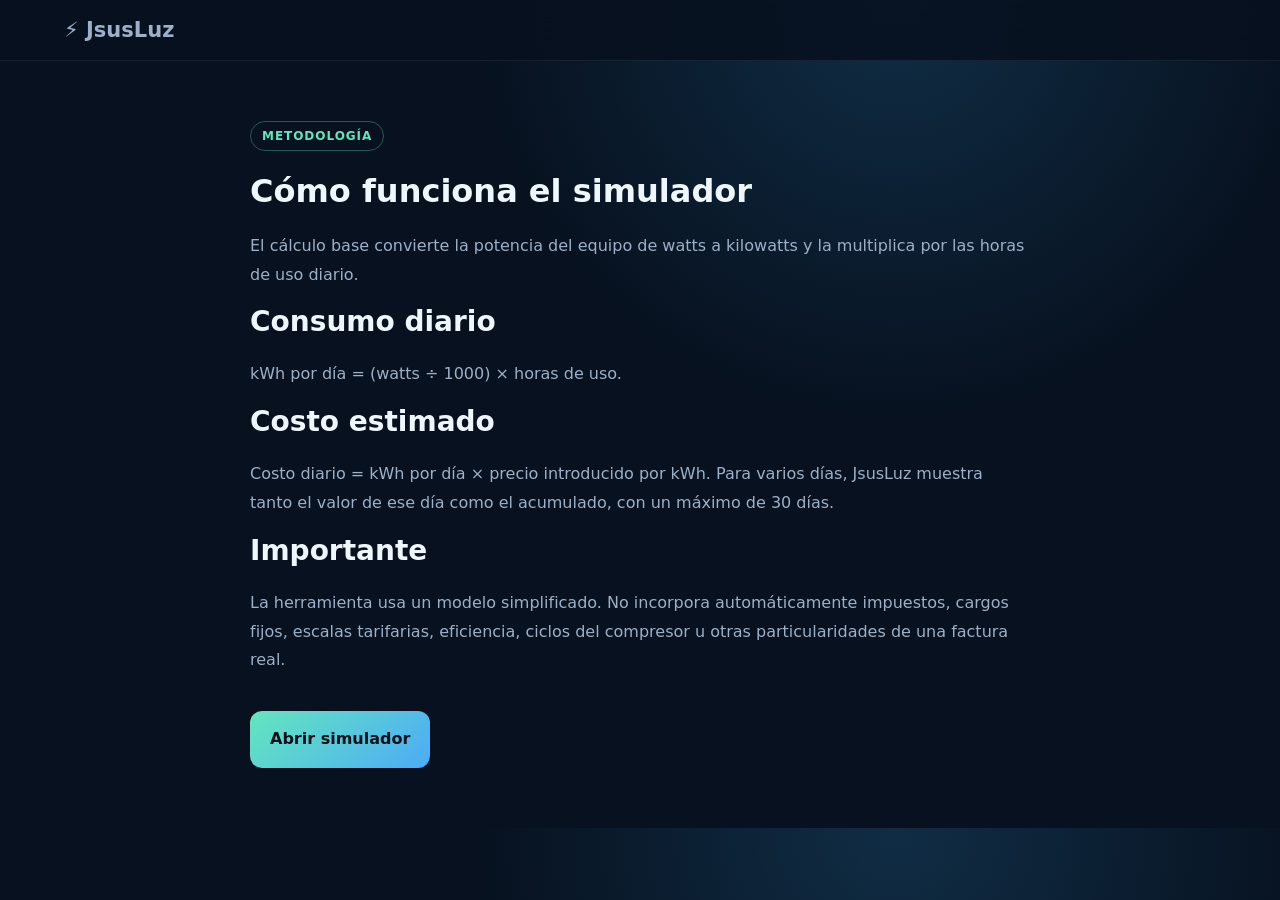
==== como-funciona.html @ cea957f9 "Add simulator methodology page" ====
<!doctype html><html lang="es"><head><meta charset="utf-8"><meta name="viewport" content="width=device-width,initial-scale=1"><title>Cómo funciona | JsusLuz</title><link rel="stylesheet" href="assets/css/styles.css"></head><body><header class="top"><a class="brand" href="index.html">⚡ JsusLuz</a></header><main class="legal"><span class="pill">Metodología</span><h1>Cómo funciona el simulador</h1><p>El cálculo base convierte la potencia del equipo de watts a kilowatts y la multiplica por las horas de uso diario.</p><h2>Consumo diario</h2><p>kWh por día = (watts ÷ 1000) × horas de uso.</p><h2>Costo estimado</h2><p>Costo diario = kWh por día × precio introducido por kWh. Para varios días, JsusLuz muestra tanto el valor de ese día como el acumulado, con un máximo de 30 días.</p><h2>Importante</h2><p>La herramienta usa un modelo simplificado. No incorpora automáticamente impuestos, cargos fijos, escalas tarifarias, eficiencia, ciclos del compresor u otras particularidades de una factura real.</p><p><a class="cta" href="index.html#simulador">Abrir simulador</a></p></main></body></html>
---- assets/css/styles.css ----
:root{--bg:#07111f;--card:#0d1b2d;--line:#20354d;--text:#eef6ff;--muted:#9db0c7;--accent:#63e6be;--accent2:#4dabf7}*{box-sizing:border-box}html{scroll-behavior:smooth}body{margin:0;background:radial-gradient(circle at 70% 0,#102d45 0,#07111f 35%);color:var(--text);font-family:Inter,ui-sans-serif,system-ui,-apple-system,Segoe UI,sans-serif}.top{position:sticky;top:0;z-index:10;display:flex;justify-content:space-between;align-items:center;padding:18px max(5vw,24px);background:#07111fdd;backdrop-filter:blur(16px);border-bottom:1px solid #ffffff12}.brand{font-weight:900;font-size:21px;color:white;text-decoration:none}.top nav{display:flex;gap:24px}.top a,footer a{color:var(--muted);text-decoration:none}.top nav a:hover,footer a:hover{color:white}main{width:min(1120px,90%);margin:auto}.hero{padding:100px 0 65px;max-width:800px}.hero h1{font-size:clamp(42px,7vw,78px);letter-spacing:-.055em;line-height:.98;margin:18px 0}.hero p{font-size:19px;color:var(--muted);line-height:1.7;max-width:680px}.pill,.eyebrow{display:inline-flex;padding:7px 11px;border:1px solid #63e6be55;border-radius:999px;color:var(--accent);font-size:12px;font-weight:800;text-transform:uppercase;letter-spacing:.08em}.cta,button{display:inline-block;margin-top:20px;padding:14px 20px;border:0;border-radius:12px;background:linear-gradient(135deg,var(--accent),var(--accent2));color:#03111b;font-weight:900;text-decoration:none;cursor:pointer;transition:.2s}.cta:hover,button:hover{transform:translateY(-2px);box-shadow:0 12px 30px #4dabf733}.panel,.info{margin:28px 0;padding:28px;border:1px solid var(--line);border-radius:22px;background:#0d1b2dd9;box-shadow:0 20px 70px #0003}.panel{transition:.25s}.panel:hover{border-color:#3e6688;transform:translateY(-2px)}h2{font-size:28px;margin:5px 0 22px}.grid{display:grid;grid-template-columns:repeat(5,1fr);gap:14px}label{font-size:12px;color:var(--muted);font-weight:700}input{width:100%;margin-top:8px;padding:13px;background:#071321;border:1px solid var(--line);border-radius:10px;color:white;font-size:15px;outline:0}input:focus{border-color:var(--accent2)}.summary{display:grid;grid-template-columns:repeat(3,1fr);gap:12px;margin-top:24px}.metric,.day-card{padding:18px;border:1px solid var(--line);border-radius:15px;background:#081523}.metric b{display:block;font-size:25px;margin-top:6px}.metric span,.day-card span{color:var(--muted);font-size:12px}.section-head{display:flex;justify-content:space-between;align-items:center}.daily{display:grid;grid-template-columns:repeat(3,1fr);gap:12px}.day-card{transition:.2s}.day-card:hover{transform:translateY(-4px);border-color:#63e6be77;box-shadow:0 12px 30px #0004}.day-card h3{margin:0 0 12px}.day-stats{display:flex;justify-content:space-between;gap:8px}.day-stats b{display:block;margin-top:5px}.ad{margin:25px 0;min-height:100px;border:1px dashed #39516a;border-radius:16px;display:grid;place-items:center;color:#6f849b;font-size:12px;text-transform:uppercase;letter-spacing:.14em}.info p{color:var(--muted);line-height:1.7}.tooltip{position:fixed;z-index:99;max-width:260px;padding:10px 12px;border-radius:9px;background:#edf7ff;color:#102033;font-size:12px;line-height:1.4;pointer-events:none;opacity:0;transform:translate(14px,14px);transition:opacity .12s;box-shadow:0 8px 28px #0007}footer{width:min(1120px,90%);margin:70px auto 0;padding:28px 0 40px;border-top:1px solid var(--line);display:flex;justify-content:space-between;color:var(--muted);font-size:13px}footer div:last-child{display:flex;gap:18px}.legal{max-width:780px;margin:60px auto}.legal p,.legal li{color:var(--muted);line-height:1.8}@media(max-width:850px){.grid{grid-template-columns:1fr 1fr}.daily{grid-template-columns:1fr 1fr}.top nav{display:none}}@media(max-width:560px){.hero{padding-top:65px}.grid,.summary,.daily{grid-template-columns:1fr}.panel{padding:20px}.section-head{align-items:flex-start;gap:15px}footer{flex-direction:column;gap:18px}}
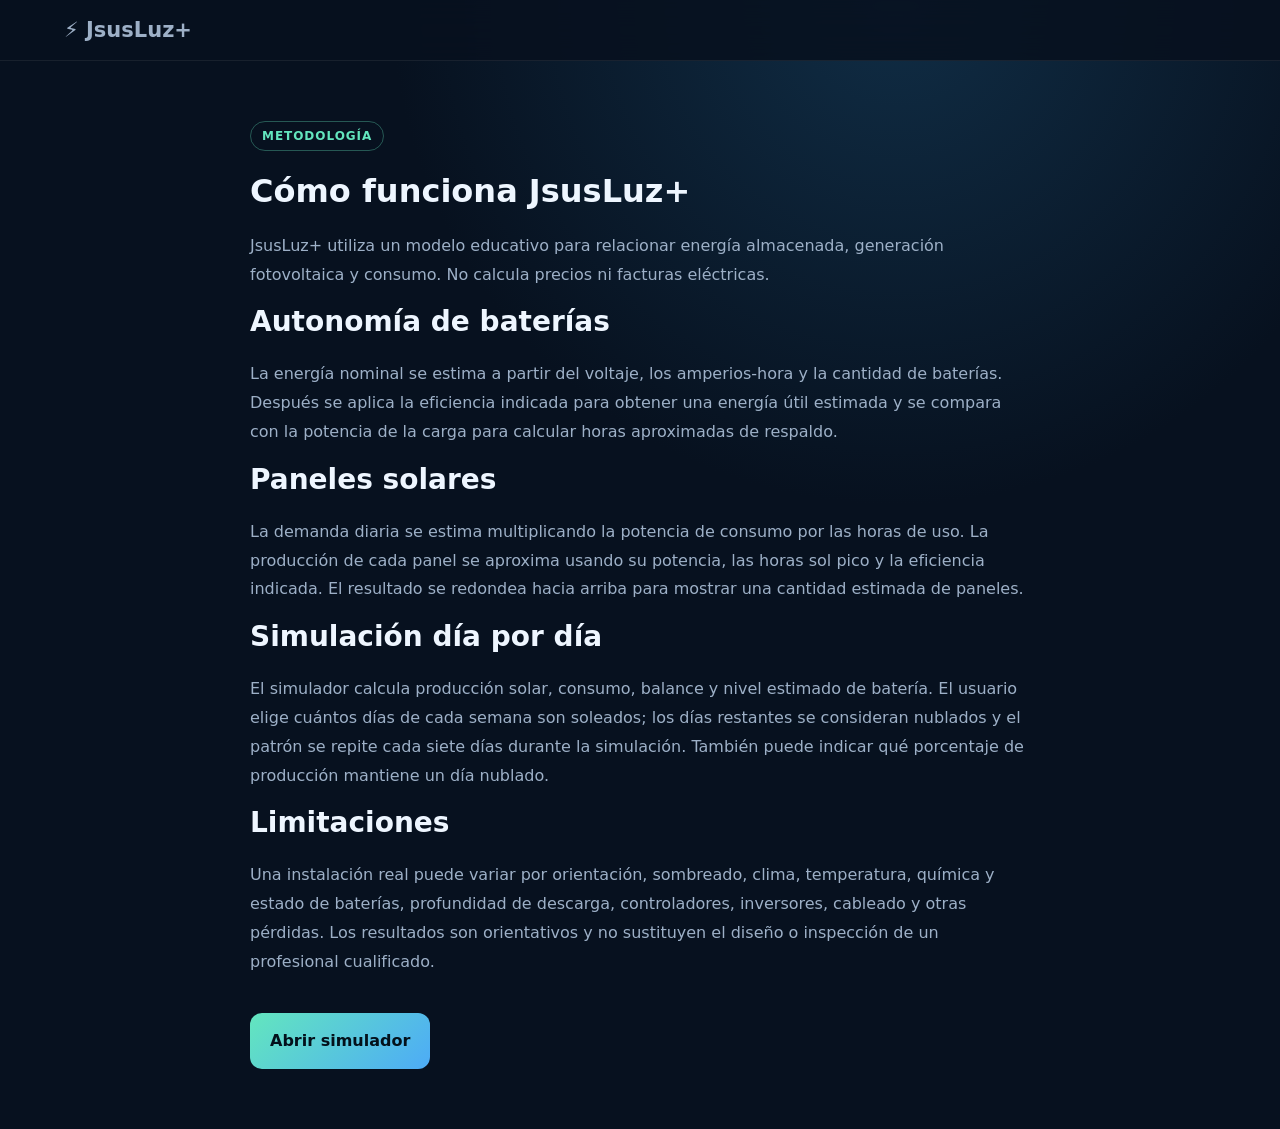
==== commit ef197464: "Rewrite methodology page for photovoltaic simulator" ====
--- a/como-funciona.html
+++ b/como-funciona.html
@@ -1 +1 @@
-<!doctype html><html lang="es"><head><meta charset="utf-8"><meta name="viewport" content="width=device-width,initial-scale=1"><title>Cómo funciona | JsusLuz</title><link rel="stylesheet" href="assets/css/styles.css"></head><body><header class="top"><a class="brand" href="index.html">⚡ JsusLuz</a></header><main class="legal"><span class="pill">Metodología</span><h1>Cómo funciona el simulador</h1><p>El cálculo base convierte la potencia del equipo de watts a kilowatts y la multiplica por las horas de uso diario.</p><h2>Consumo diario</h2><p>kWh por día = (watts ÷ 1000) × horas de uso.</p><h2>Costo estimado</h2><p>Costo diario = kWh por día × precio introducido por kWh. Para varios días, JsusLuz muestra tanto el valor de ese día como el acumulado, con un máximo de 30 días.</p><h2>Importante</h2><p>La herramienta usa un modelo simplificado. No incorpora automáticamente impuestos, cargos fijos, escalas tarifarias, eficiencia, ciclos del compresor u otras particularidades de una factura real.</p><p><a class="cta" href="index.html#simulador">Abrir simulador</a></p></main></body></html>+<!doctype html><html lang="es"><head><meta charset="utf-8"><meta name="viewport" content="width=device-width,initial-scale=1"><meta name="description" content="Conoce cómo JsusLuz+ estima autonomía de baterías, producción de paneles, consumo y balance de un sistema fotovoltaico."><title>Cómo funciona el simulador solar | JsusLuz+</title><link rel="stylesheet" href="assets/css/styles.css"></head><body><header class="top"><a class="brand" href="index.html">⚡ JsusLuz+</a></header><main class="legal"><span class="pill">Metodología</span><h1>Cómo funciona JsusLuz+</h1><p>JsusLuz+ utiliza un modelo educativo para relacionar energía almacenada, generación fotovoltaica y consumo. No calcula precios ni facturas eléctricas.</p><h2>Autonomía de baterías</h2><p>La energía nominal se estima a partir del voltaje, los amperios-hora y la cantidad de baterías. Después se aplica la eficiencia indicada para obtener una energía útil estimada y se compara con la potencia de la carga para calcular horas aproximadas de respaldo.</p><h2>Paneles solares</h2><p>La demanda diaria se estima multiplicando la potencia de consumo por las horas de uso. La producción de cada panel se aproxima usando su potencia, las horas sol pico y la eficiencia indicada. El resultado se redondea hacia arriba para mostrar una cantidad estimada de paneles.</p><h2>Simulación día por día</h2><p>El simulador calcula producción solar, consumo, balance y nivel estimado de batería. El usuario elige cuántos días de cada semana son soleados; los días restantes se consideran nublados y el patrón se repite cada siete días durante la simulación. También puede indicar qué porcentaje de producción mantiene un día nublado.</p><h2>Limitaciones</h2><p>Una instalación real puede variar por orientación, sombreado, clima, temperatura, química y estado de baterías, profundidad de descarga, controladores, inversores, cableado y otras pérdidas. Los resultados son orientativos y no sustituyen el diseño o inspección de un profesional cualificado.</p><p><a class="cta" href="index.html">Abrir simulador</a></p></main></body></html>
